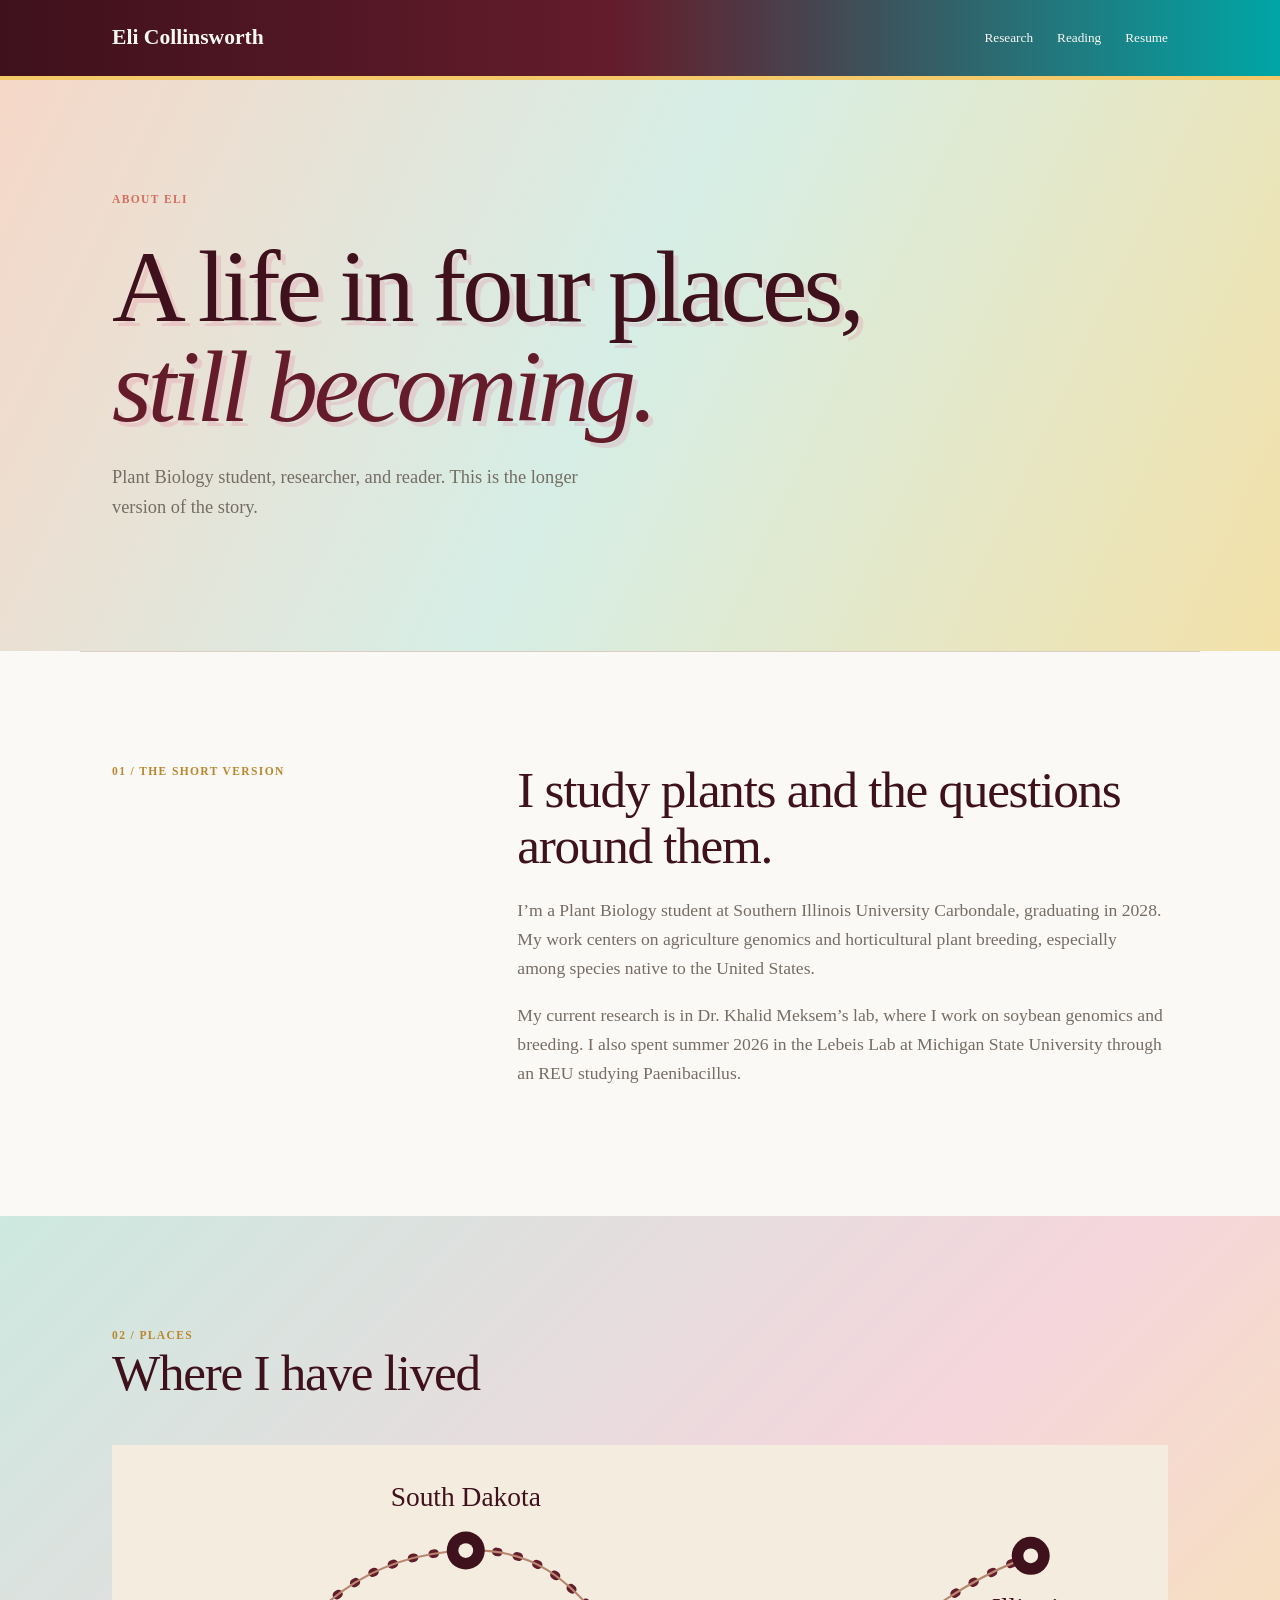
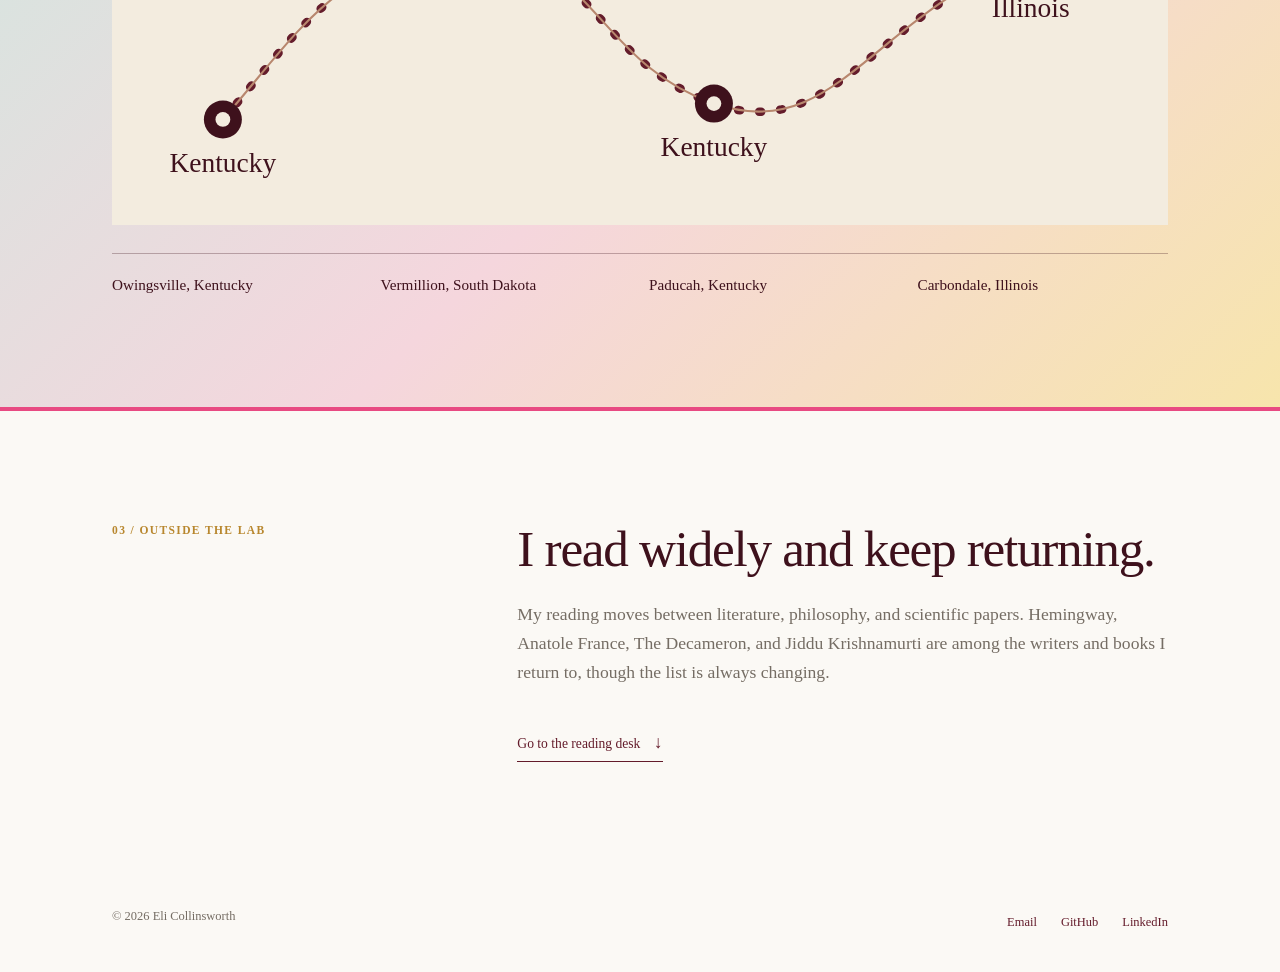
==== about/index.html @ a6a9affe "Use clean home and about URLs" ====
<!DOCTYPE html>
<html lang="en">
<head>
    <meta charset="UTF-8">
    <meta name="viewport" content="width=device-width, initial-scale=1.0">
    <meta name="description" content="About Eli Collinsworth: a Plant Biology student, researcher, and reader.">
    <title>About Eli Collinsworth</title>
    <link rel="stylesheet" href="../style.css?v=bio-page">
</head>
<body class="bio-page">
    <header class="site-header">
        <nav class="nav container" aria-label="Main navigation">
            <a class="wordmark" href="../">Eli Collinsworth</a>
            <div class="nav-links">
                <a href="../#research">Research</a>
                <a href="../#reading">Reading</a>
                <a href="../resume.pdf">Resume</a>
            </div>
        </nav>
    </header>

    <main>
        <section class="bio-hero section">
            <div class="container bio-hero-content">
                <p class="kicker">About Eli</p>
                <h1>A life in four places,<br><em>still becoming.</em></h1>
                <p class="hero-copy">Plant Biology student, researcher, and reader. This is the longer version of the story.</p>
            </div>
        </section>

        <section class="section container bio-grid">
            <p class="section-label">01 / The short version</p>
            <div>
                <h2>I study plants and the questions around them.</h2>
                <p>I’m a Plant Biology student at Southern Illinois University Carbondale, graduating in 2028. My work centers on agriculture genomics and horticultural plant breeding, especially among species native to the United States.</p>
                <p>My current research is in Dr. Khalid Meksem’s lab, where I work on soybean genomics and breeding. I also spent summer 2026 in the Lebeis Lab at Michigan State University through an REU studying Paenibacillus.</p>
            </div>
        </section>

        <section class="section journey-section bio-journey">
            <div class="container">
                <p class="section-label">02 / Places</p>
                <h2>Where I have lived</h2>
                <img class="journey-map" src="../journey.svg" alt="A route connecting Kentucky, South Dakota, Kentucky, and Illinois">
                <div class="place-list">
                    <span>Owingsville, Kentucky</span>
                    <span>Vermillion, South Dakota</span>
                    <span>Paducah, Kentucky</span>
                    <span>Carbondale, Illinois</span>
                </div>
            </div>
        </section>

        <section class="section container bio-grid bio-closing">
            <p class="section-label">03 / Outside the lab</p>
            <div>
                <h2>I read widely and keep returning.</h2>
                <p>My reading moves between literature, philosophy, and scientific papers. Hemingway, Anatole France, The Decameron, and Jiddu Krishnamurti are among the writers and books I return to, though the list is always changing.</p>
                <a class="text-link" href="../#reading">Go to the reading desk <span aria-hidden="true">↓</span></a>
            </div>
        </section>
    </main>

    <footer class="footer container">
        <p>© 2026 Eli Collinsworth</p>
        <div class="footer-links">
            <a href="mailto:elimcollinsworth@gmail.com">Email</a>
            <a href="https://github.com/yeezet">GitHub</a>
            <a href="https://www.linkedin.com/in/eli-collinsworth-a28493210/">LinkedIn</a>
        </div>
    </footer>
    <script src="../scroll-animations.js?v=scroll-1"></script>
</body>
</html>
---- style.css ----
:root {
    --maroon: #641c2b;
    --deep-maroon: #3e111c;
    --beige: #f3ecdf;
    --paper: #fbf9f5;
    --ink: #292421;
    --muted: #756d64;
    --line: #d9cec0;
    --leaf: #184d3b;
    --sage: #8a9a56;
    --coral: #d36f5f;
    --gold: #b8872e;
}

* {
    box-sizing: border-box;
}

html {
    scroll-behavior: smooth;
}

body {
    background: var(--paper);
    color: var(--ink);
    font-family: Georgia, "Times New Roman", serif;
    line-height: 1.65;
    margin: 0;
}

a {
    color: inherit;
    text-decoration: none;
}

.container {
    margin: 0 auto;
    max-width: 1120px;
    padding-left: 32px;
    padding-right: 32px;
}

:root {
    --electric: #00a6a6;
    --hot-pink: #e84a82;
    --sun: #f3c969;
}

.site-header {
    background: linear-gradient(90deg, var(--deep-maroon), var(--maroon) 48%, var(--electric));
    border-bottom: 4px solid var(--sun);
}

.nav {
    align-items: center;
    display: flex;
    justify-content: space-between;
    min-height: 76px;
}

.wordmark {
    color: var(--paper);
    font-size: 1.35rem;
    font-weight: bold;
}

.nav-links,
.footer-links {
    display: flex;
    color: var(--maroon);
    gap: 24px;
}

.nav-links {
    color: var(--paper);
}

.nav-links,
.footer,
.footer-links,
.button {
    font-family: Georgia, "Times New Roman", serif;
}

.nav-links {
    color: var(--paper);
    font-size: 0.83rem;
}

.nav-links a:hover,
.footer-links a:hover,
.text-link:hover,
.reading-item a:hover {
    color: var(--maroon);
}

.hero {
    min-height: 610px;
    overflow: hidden;
    position: relative;
    padding-bottom: 110px;
    padding-top: 150px;
    background: linear-gradient(120deg, #f6d8c8, #d6eee6 52%, #f3e1a9);
    border-bottom: 4px solid var(--electric);
}

.hero > *:not(.hero-botanical) {
    animation: rise-in 700ms both;
    position: relative;
    z-index: 1;
}

.hero > *:nth-child(2) {
    animation-delay: 90ms;
}

.hero > *:nth-child(3) {
    animation-delay: 180ms;
}

.hero > *:nth-child(4) {
    animation-delay: 270ms;
}

.hero-botanical {
    animation: botanical-sweep 10s ease-in-out infinite;
    filter: drop-shadow(12px 15px 0 rgba(0, 166, 166, 0.2));
    max-width: 310px;
    opacity: 0.92;
    position: absolute;
    right: 18px;
    top: 126px;
    width: 34vw;
}

.bio-hero {
    background: linear-gradient(115deg, #f6d8c8 0%, #d6eee6 48%, #f3e1a9 100%);
    min-height: 500px;
    overflow: hidden;
}

.bio-hero-content {
    position: relative;
}

.bio-hero h1 {
    margin-bottom: 24px;
}

.bio-grid {
    border-top: 1px solid var(--line);
    display: grid;
    gap: 80px;
    grid-template-columns: 1fr 2fr;
}

.bio-grid h2,
.bio-grid div {
    max-width: 680px;
}

.bio-grid div p {
    color: var(--muted);
    font-size: 1.1rem;
}

.bio-journey {
    background: linear-gradient(135deg, #cde9e0, #f5d6dd 55%, #f7e5ac);
}

.bio-journey h2 {
    margin-bottom: 0;
}

.place-list {
    border-top: 1px solid rgba(62, 17, 28, 0.3);
    display: grid;
    gap: 18px;
    grid-template-columns: repeat(4, 1fr);
    margin-top: 28px;
    padding-top: 18px;
}

.place-list span {
    color: var(--deep-maroon);
    font-size: 0.95rem;
}

.bio-closing {
    border-top: 0;
}

.kicker,
.section-label,
.reading-type,
.project-meta {
    color: var(--maroon);
    font-family: Georgia, "Times New Roman", serif;
    font-size: 0.72rem;
    font-weight: bold;
    letter-spacing: 0.12em;
    margin: 0;
    text-transform: uppercase;
}

.kicker {
    color: var(--coral);
}
.section-label {
    color: var(--gold);
}

.reading-type {
    color: var(--leaf);
}

.project-meta {
    color: var(--sage);
}

h1,
h2,
h3,
p {
    margin-top: 0;
}

h1 {
    color: var(--deep-maroon);
    font-size: clamp(3.2rem, 8vw, 7.4rem);
    font-weight: normal;
    letter-spacing: -0.04em;
    line-height: 0.98;
    margin: 28px 0;
    max-width: 900px;
    text-shadow: 5px 5px 0 rgba(232, 74, 130, 0.16);
}

h1 em {
    color: var(--maroon);
    font-style: italic;
}

.hero-copy {
    color: var(--muted);
    font-size: 1.15rem;
    max-width: 520px;
}

.text-link {
    border-bottom: 1px solid var(--maroon);
    color: var(--maroon);
    display: inline-block;
    font-family: Georgia, "Times New Roman", serif;
    font-size: 0.85rem;
    margin-top: 24px;
    padding-bottom: 4px;
}

.text-link span {
    font-size: 1.1rem;
    margin-left: 10px;
}

.section {
    padding-bottom: 110px;
    padding-top: 110px;
}

.split-section {
    border-top: 1px solid var(--line);
    display: grid;
    gap: 80px;
    grid-template-columns: 1fr 2fr;
}

h2 {
    color: var(--deep-maroon);
    font-size: clamp(2rem, 4vw, 3.2rem);
    font-weight: normal;
    letter-spacing: -0.025em;
    line-height: 1.1;
    margin-bottom: 22px;
}

.split-section div {
    max-width: 620px;
}

.split-section div p {
    color: var(--muted);
    font-size: 1.1rem;
}

.section-tinted {
    background: linear-gradient(120deg, #f6d8c8, #d6eee6 52%, #f3e1a9);
    border-bottom: 4px solid var(--electric);
}

.affiliations-section {
    background: #fff5cf;
    border-bottom: 4px solid var(--gold);
}

.affiliations-heading {
    align-items: end;
    display: flex;
    gap: 40px;
    justify-content: space-between;
}

.affiliations-heading h2 {
    margin-bottom: 0;
}

.affiliations-heading p {
    color: var(--muted);
    margin-bottom: 8px;
    max-width: 250px;
}

.affiliation-grid {
    display: grid;
    gap: 22px;
    grid-template-columns: repeat(2, 1fr);
    margin-top: 44px;
}

.affiliation {
    animation: rise-in 700ms both;
    background: #f7f0e8;
    border: 3px solid var(--deep-maroon);
    display: flex;
    flex-direction: column;
    justify-content: space-between;
    min-height: 190px;
    padding: 30px;
    box-shadow: 10px 10px 0 var(--sun);
    transition: border-color 160ms ease, transform 160ms ease;
}

.affiliation:hover {
    border-color: var(--maroon);
    transform: translateY(-3px);
}

.affiliation:nth-child(2) {
    animation-delay: 140ms;
    box-shadow: 10px 10px 0 var(--electric);
}

.affiliation-mark {
    align-items: center;
    display: flex;
    height: 104px;
    justify-content: center;
    margin: -30px -30px 24px;
    overflow: hidden;
    transition: filter 220ms ease, transform 220ms ease;
}

.affiliation:hover .affiliation-mark {
    filter: saturate(1.15);
    transform: scale(1.025);
}

.saluki-mark {
    background: var(--maroon);
}

.spartan-mark {
    background: var(--leaf);
}

.affiliation-mark img {
    display: block;
    max-height: 76px;
    max-width: 72%;
    object-fit: contain;
}

.affiliation strong {
    color: var(--deep-maroon);
    font-size: 1.22rem;
    font-weight: normal;
}

.affiliation span {
    color: var(--muted);
    font-family: Georgia, "Times New Roman", serif;
    font-size: 0.78rem;
    margin-top: 28px;
}

.journey-section {
    background: linear-gradient(135deg, #cde9e0, #f5d6dd 55%, #f7e5ac);
    border-bottom: 4px solid var(--hot-pink);
}

.journey-heading {
    align-items: end;
    display: flex;
    gap: 40px;
    justify-content: space-between;
}

.journey-heading h2 {
    margin-bottom: 0;
}

.journey-heading p {
    color: var(--muted);
    margin-bottom: 8px;
    max-width: 220px;
}

.journey-map {
    animation: float-gently 9s ease-in-out infinite;
    display: block;
    margin-top: 44px;
    width: 100%;
}

.project-grid,
.reading-list {
    display: grid;
    gap: 22px;
    grid-template-columns: repeat(2, 1fr);
    margin-top: 44px;
}

.project {
    border-top: 3px solid var(--coral);
    background: rgba(255, 253, 249, 0.72);
    box-shadow: 9px 9px 0 rgba(232, 74, 130, 0.16);
    padding: 20px 22px 22px;
}

.project:nth-child(2) {
    animation-delay: 120ms;
    border-color: var(--leaf);
    box-shadow: 9px 9px 0 rgba(0, 166, 166, 0.18);
}

.project-affiliation {
    align-items: center;
    display: flex;
    gap: 14px;
    margin: 22px 0 30px;
}

.project-mark {
    align-items: center;
    border-radius: 50%;
    display: flex;
    flex: 0 0 58px;
    height: 58px;
    justify-content: center;
    overflow: hidden;
    transition: transform 220ms ease;
}

.project:hover .project-mark {
    transform: rotate(-8deg) scale(1.08);
}

.project-mark img {
    max-height: 42px;
    max-width: 76%;
}

.project-affiliation strong,
.project-affiliation small {
    display: block;
}

.project-affiliation strong {
    color: var(--deep-maroon);
    font-size: 0.98rem;
    font-weight: normal;
}

.project-affiliation small {
    color: var(--muted);
    font-size: 0.78rem;
    margin-top: 3px;
}

.project-number {
    color: var(--maroon);
    font-family: Georgia, "Times New Roman", serif;
    font-size: 0.75rem;
}

.project h3,
.reading-item h3 {
    color: var(--deep-maroon);
    font-size: 1.45rem;
    font-weight: normal;
    margin: 28px 0 10px;
}

.project p,
.reading-item > p:not(.reading-type) {
    color: var(--muted);
}

.project-meta {
    display: block;
    margin-top: 26px;
}

.project-link {
    color: var(--maroon);
    display: inline-block;
    font-family: Georgia, "Times New Roman", serif;
    font-size: 0.82rem;
    margin-top: 18px;
    text-decoration: underline;
    text-decoration-color: var(--hot-pink);
    text-decoration-thickness: 3px;
    text-underline-offset: 5px;
}

.project-link:hover {
    color: var(--deep-maroon);
}

.project-link span {
    margin-left: 5px;
}

.reading-heading {
    align-items: end;
    display: flex;
    justify-content: space-between;
}

.reading-heading p {
    color: var(--muted);
    margin-bottom: 26px;
}

.reading-list {
    grid-template-columns: repeat(3, 1fr);
}

.reading-item {
    background: rgba(255, 253, 249, 0.7);
    border-top: 1px solid var(--line);
    box-shadow: 6px 6px 0 rgba(184, 135, 46, 0.24);
    padding: 20px 18px 24px;
}

.reading-item:nth-child(2) {
    animation-delay: 100ms;
}

.reading-item:nth-child(3) {
    animation-delay: 200ms;
}

.reading-item h3 {
    margin-top: 20px;
}

.reading-item a {
    color: var(--maroon);
    font-family: Georgia, "Times New Roman", serif;
    font-size: 0.82rem;
}

.reading-item a span {
    margin-left: 5px;
}

.resume-section {
    background: linear-gradient(120deg, var(--deep-maroon), var(--maroon) 55%, #8b2752);
    border-top: 5px solid var(--sun);
    color: white;
}

.resume-content {
    align-items: end;
    display: flex;
    justify-content: space-between;
}

.resume-section h2,
.resume-section .section-label {
    color: var(--beige);
}

.resume-section p:not(.section-label) {
    color: #d8c9bb;
    margin-bottom: 0;
}

.button {
    background: var(--beige);
    color: var(--deep-maroon);
    display: inline-block;
    font-size: 0.8rem;
    padding: 12px 18px;
    white-space: nowrap;
}

.button:hover {
    background: white;
}

.button span {
    margin-left: 12px;
}

.footer {
    align-items: center;
    color: var(--muted);
    display: flex;
    font-size: 0.78rem;
    justify-content: space-between;
    min-height: 100px;
}

.scroll-reveal {
    opacity: 0;
    transform: translateY(34px);
    transition: opacity 760ms ease var(--reveal-delay, 0ms), transform 760ms cubic-bezier(0.2, 0.75, 0.25, 1) var(--reveal-delay, 0ms);
}

.scroll-reveal.is-visible {
    opacity: 1;
    transform: translateY(0);
}

@keyframes rise-in {
    from {
        opacity: 0;
        transform: translateY(18px);
    }
    to {
        opacity: 1;
        transform: translateY(0);
    }
}

@keyframes float-gently {
    0%, 100% {
        transform: translateY(0) rotate(0deg);
    }
    50% {
        transform: translateY(-8px) rotate(1deg);
    }
}

@keyframes botanical-sweep {
    0%, 100% {
        transform: translate3d(0, 0, 0) rotate(-4deg) scale(0.94);
    }
    25% {
        transform: translate3d(-18px, -16px, 0) rotate(5deg) scale(1.02);
    }
    50% {
        transform: translate3d(12px, -30px, 0) rotate(-2deg) scale(1.08);
    }
    75% {
        transform: translate3d(28px, -8px, 0) rotate(7deg) scale(0.98);
    }
}

@media (prefers-reduced-motion: reduce) {
    *,
    *::before,
    *::after {
        animation-duration: 0.01ms !important;
        animation-iteration-count: 1 !important;
        scroll-behavior: auto !important;
    }
}

@media (max-width: 700px) {
    .container {
        padding-left: 22px;
        padding-right: 22px;
    }

    .nav-links {
        display: none;
    }

    .hero {
        min-height: 550px;
        padding-bottom: 80px;
        padding-top: 110px;
    }

    .hero-botanical {
        bottom: 14px;
        max-width: 190px;
        opacity: 0.7;
        right: -30px;
        top: auto;
        width: 46vw;
    }

    .split-section,
    .project-grid,
    .reading-list {
        gap: 42px;
        grid-template-columns: 1fr;
    }

    .split-section {
        padding-top: 75px;
    }

    .section {
        padding-bottom: 75px;
        padding-top: 75px;
    }

    .reading-heading,
    .journey-heading,
    .affiliations-heading,
    .resume-content,
    .footer {
        align-items: flex-start;
        flex-direction: column;
        gap: 24px;
    }

    .footer {
        justify-content: center;
    }

    .bio-grid,
    .place-list {
        gap: 42px;
        grid-template-columns: 1fr;
    }

    .affiliation-grid {
        grid-template-columns: 1fr;
    }
}
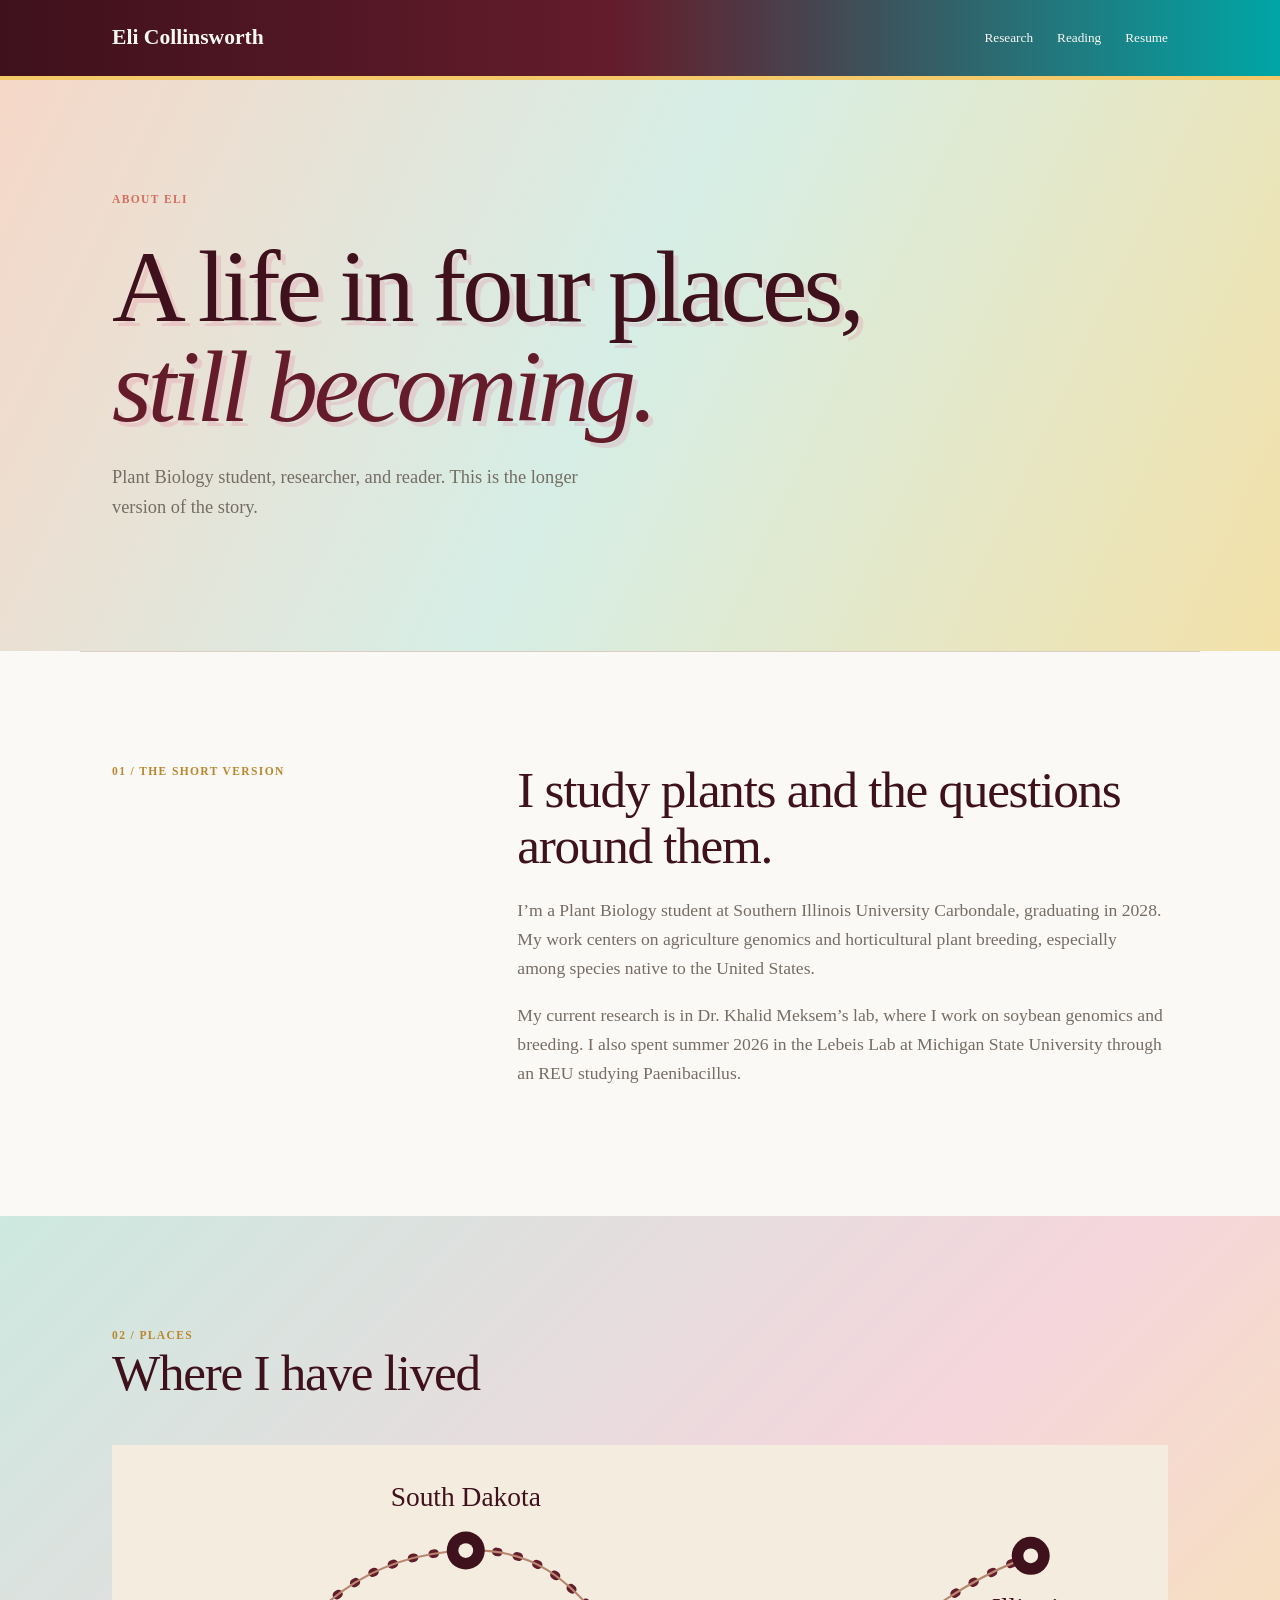
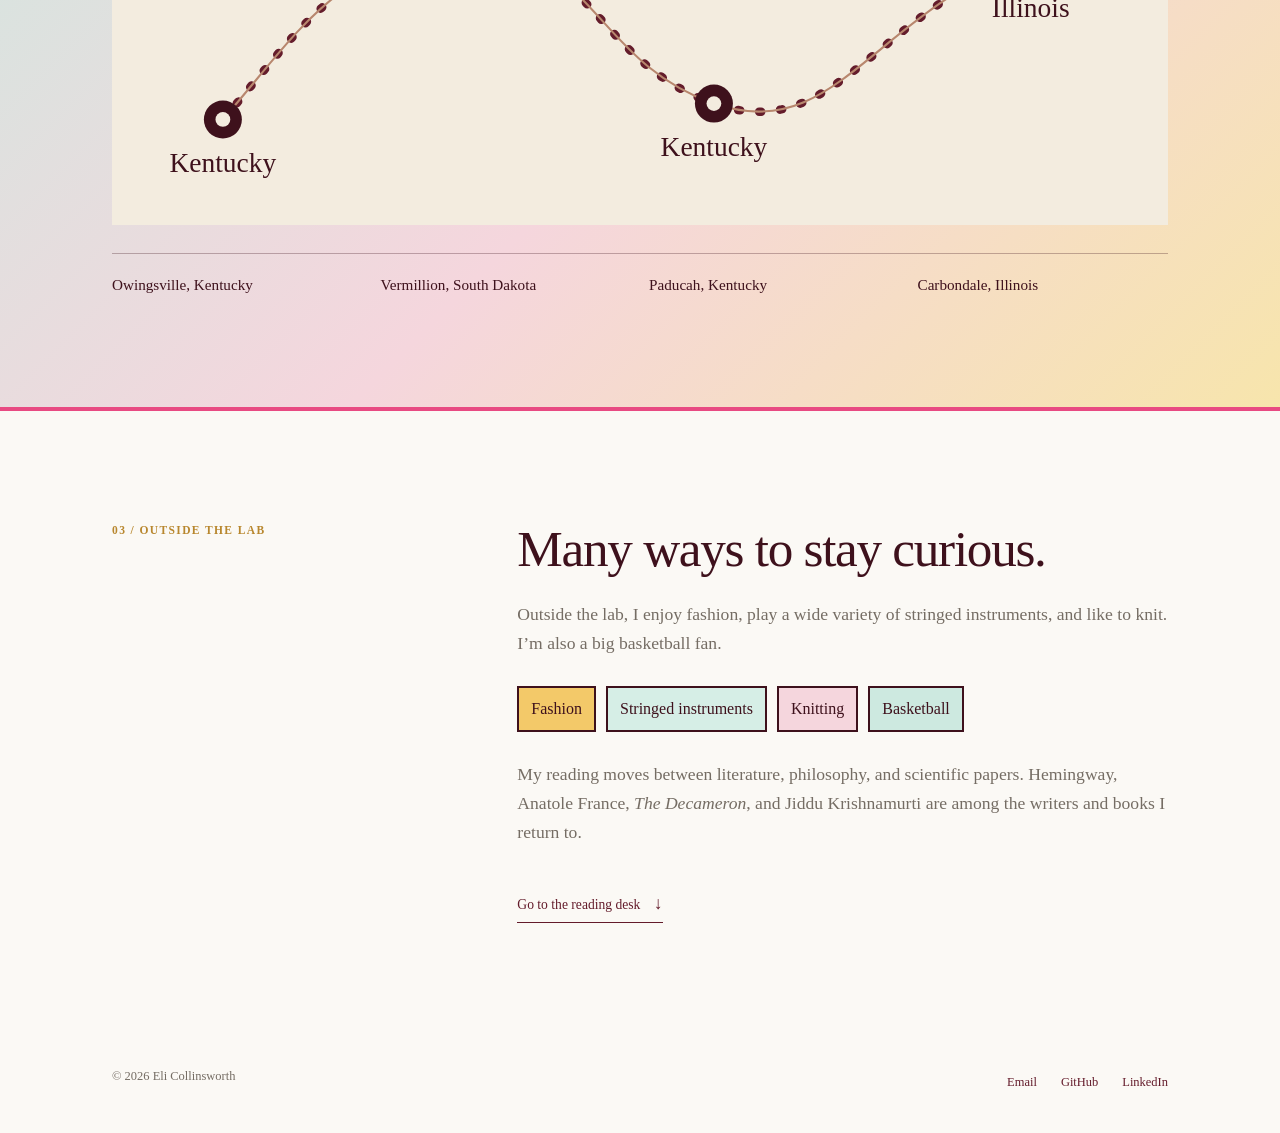
==== commit 12033da0: "Add personal interests to bio" ====
--- a/about/index.html
+++ b/about/index.html
@@ -10,10 +10,10 @@
 <body class="bio-page">
     <header class="site-header">
         <nav class="nav container" aria-label="Main navigation">
-            <a class="wordmark" href="../">Eli Collinsworth</a>
+            <a class="wordmark" href="../home/">Eli Collinsworth</a>
             <div class="nav-links">
-                <a href="../#research">Research</a>
-                <a href="../#reading">Reading</a>
+                <a href="../home/#research">Research</a>
+                <a href="../home/#reading">Reading</a>
                 <a href="../resume.pdf">Resume</a>
             </div>
         </nav>
@@ -54,9 +54,16 @@
         <section class="section container bio-grid bio-closing">
             <p class="section-label">03 / Outside the lab</p>
             <div>
-                <h2>I read widely and keep returning.</h2>
-                <p>My reading moves between literature, philosophy, and scientific papers. Hemingway, Anatole France, The Decameron, and Jiddu Krishnamurti are among the writers and books I return to, though the list is always changing.</p>
-                <a class="text-link" href="../#reading">Go to the reading desk <span aria-hidden="true">↓</span></a>
+                <h2>Many ways to stay curious.</h2>
+                <p>Outside the lab, I enjoy fashion, play a wide variety of stringed instruments, and like to knit. I’m also a big basketball fan.</p>
+                <div class="interest-list">
+                    <span>Fashion</span>
+                    <span>Stringed instruments</span>
+                    <span>Knitting</span>
+                    <span>Basketball</span>
+                </div>
+                <p>My reading moves between literature, philosophy, and scientific papers. Hemingway, Anatole France, <em>The Decameron</em>, and Jiddu Krishnamurti are among the writers and books I return to.</p>
+                <a class="text-link" href="../home/#reading">Go to the reading desk <span aria-hidden="true">↓</span></a>
             </div>
         </section>
     </main>
--- a/style.css
+++ b/style.css
@@ -186,6 +186,32 @@
     font-size: 0.95rem;
 }
 
+.interest-list {
+    display: flex;
+    flex-wrap: wrap;
+    gap: 10px;
+    margin: 28px 0;
+}
+
+.interest-list span {
+    background: var(--sun);
+    border: 2px solid var(--deep-maroon);
+    color: var(--deep-maroon);
+    padding: 8px 12px;
+}
+
+.interest-list span:nth-child(2) {
+    background: #d6eee6;
+}
+
+.interest-list span:nth-child(3) {
+    background: #f5d6dd;
+}
+
+.interest-list span:nth-child(4) {
+    background: #cde9e0;
+}
+
 .bio-closing {
     border-top: 0;
 }
